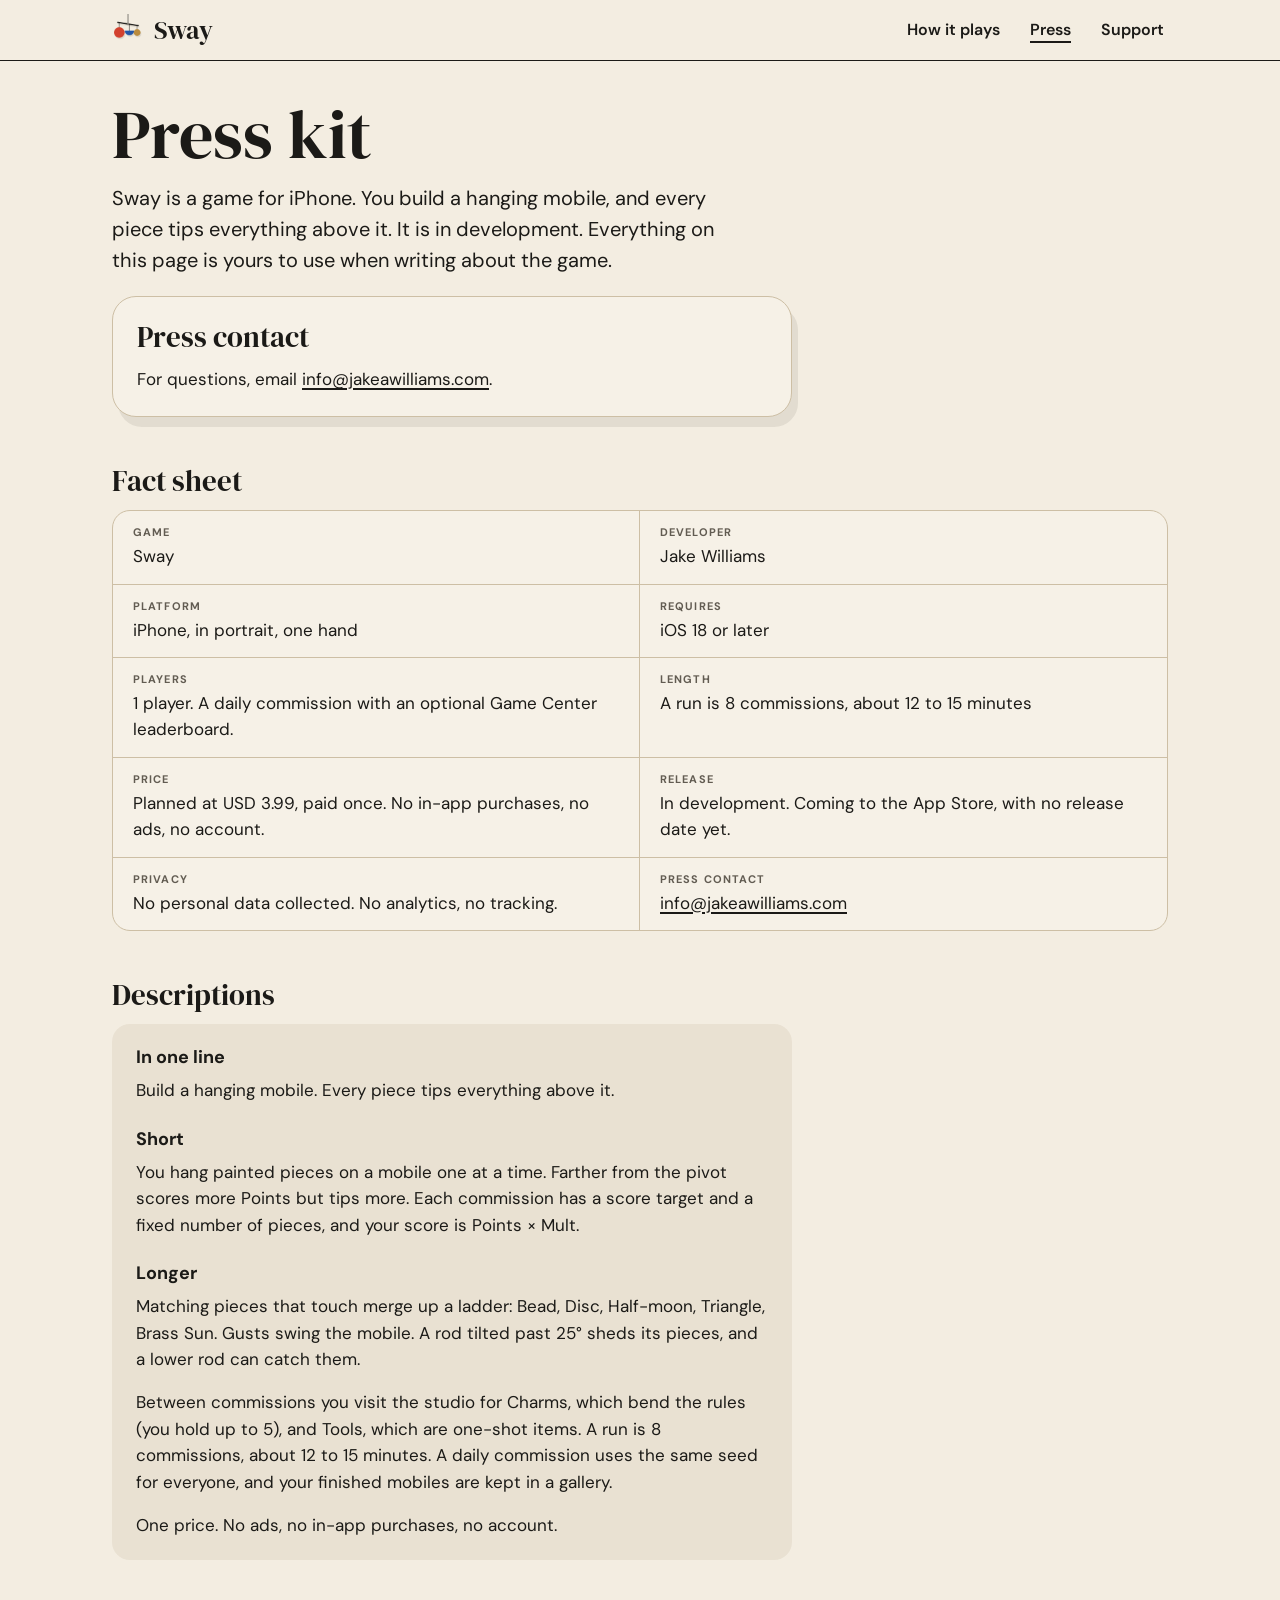
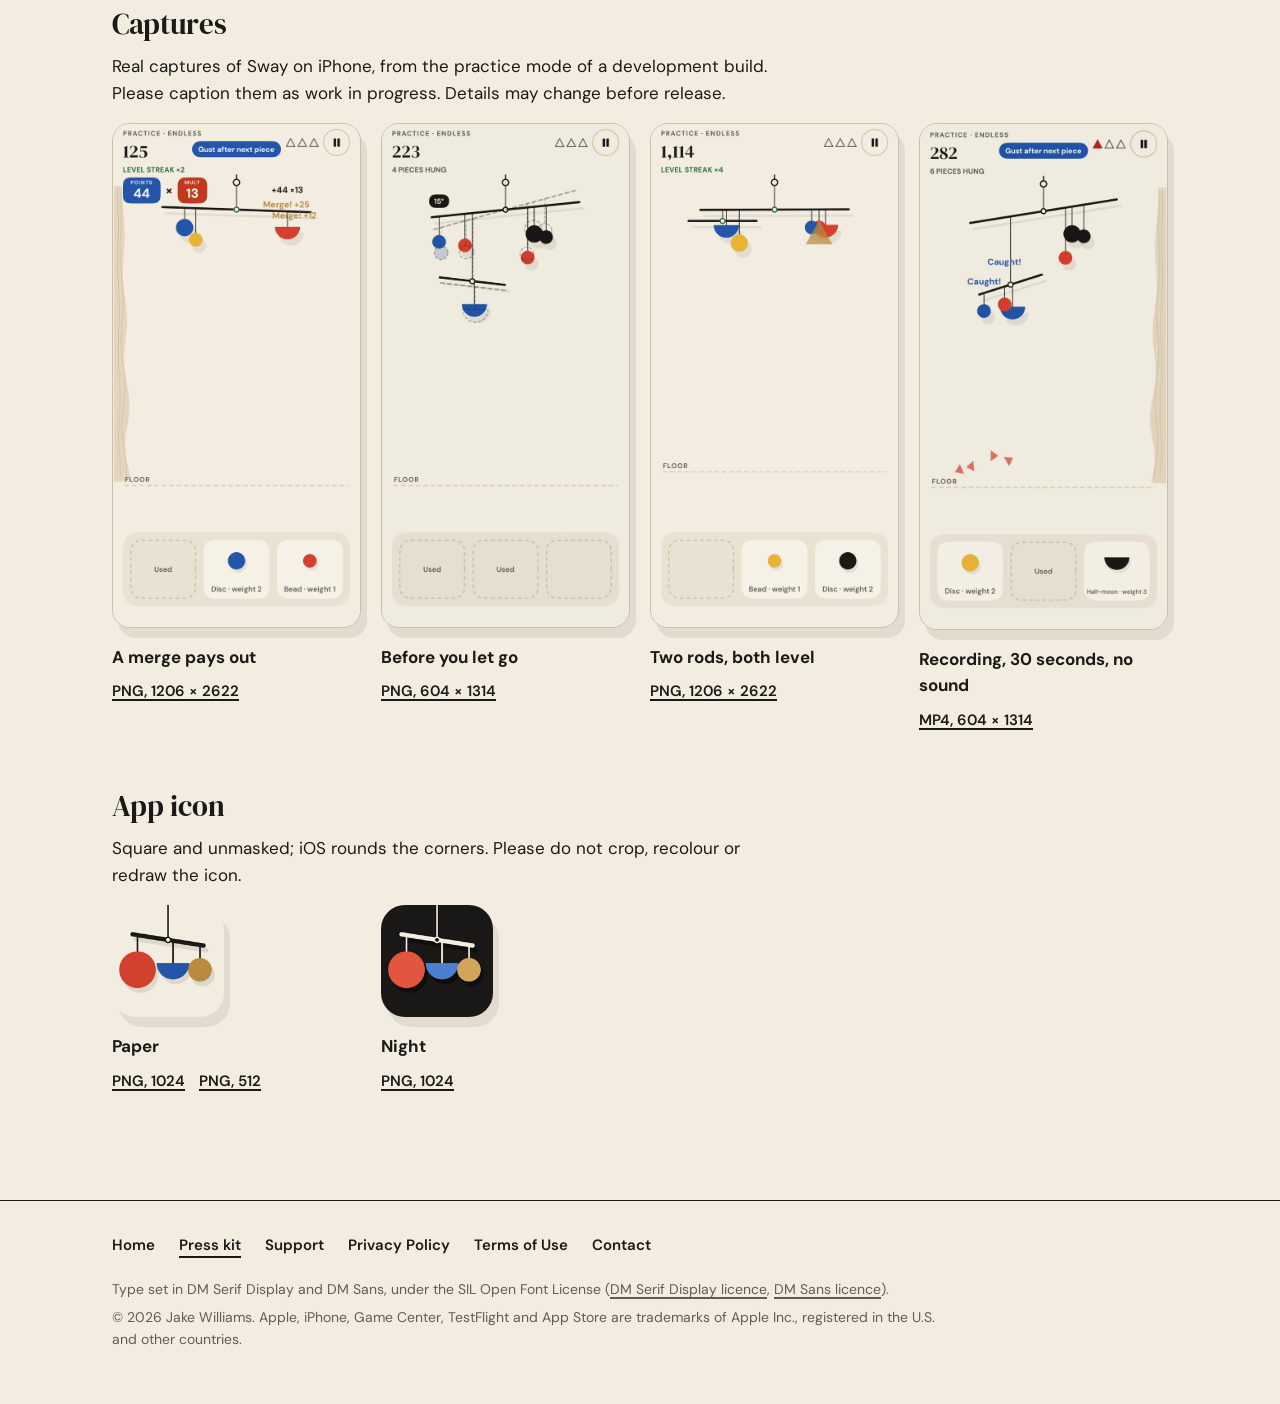
==== press.html @ 60b5a984 "Sway site: home, support, privacy, terms and press kit Plain HTML and one stylesheet in the game's p" ====
<!DOCTYPE html>
<html lang="en">
<head>
<meta charset="UTF-8">
<meta name="viewport" content="width=device-width, initial-scale=1">
<title>Sway Press Kit</title>
<meta name="description" content="Facts, descriptions, the app icon and captures of Sway, a game for iPhone about building a hanging mobile. In development.">
<meta name="color-scheme" content="light dark">
<meta name="theme-color" content="#F3EDE1" media="(prefers-color-scheme: light)">
<meta name="theme-color" content="#1A1816" media="(prefers-color-scheme: dark)">
<!-- appmeta:start --><!-- appmeta:end -->
<link rel="canonical" href="https://jakeintech.github.io/sway-site/press.html">
<link rel="icon" type="image/png" href="assets/img/favicon.png">
<link rel="apple-touch-icon" href="assets/img/apple-touch-icon.png">
<meta property="og:type" content="website">
<meta property="og:site_name" content="Sway">
<meta property="og:title" content="Sway Press Kit">
<meta property="og:description" content="Facts, descriptions, the app icon and captures of Sway, a game for iPhone about building a hanging mobile. In development.">
<meta property="og:url" content="https://jakeintech.github.io/sway-site/press.html">
<meta property="og:image" content="https://jakeintech.github.io/sway-site/assets/img/og.png">
<meta property="og:image:width" content="1200">
<meta property="og:image:height" content="630">
<meta property="og:image:alt" content="Sway. Build a hanging mobile. Every piece tips everything above it. A game for iPhone.">
<meta name="twitter:card" content="summary_large_image">
<meta name="twitter:title" content="Sway Press Kit">
<meta name="twitter:description" content="Facts, descriptions, the app icon and captures of Sway, a game for iPhone about building a hanging mobile. In development.">
<meta name="twitter:image" content="https://jakeintech.github.io/sway-site/assets/img/og.png">
<meta name="twitter:image:alt" content="Sway. Build a hanging mobile. Every piece tips everything above it. A game for iPhone.">
<link rel="preload" href="assets/fonts/DMSerifDisplay-Regular.ttf" as="font" type="font/ttf" crossorigin>
<link rel="preload" href="assets/fonts/DMSans-Regular.ttf" as="font" type="font/ttf" crossorigin>
<link rel="stylesheet" href="assets/site.css">
</head>
<body>
<a class="skip" href="#main">Skip to content</a>
<header class="site-head">
  <div class="wrap">
    <a class="brand" href="./" aria-label="Sway home">
      <picture><source srcset="assets/img/icon-192-dark.png" media="(prefers-color-scheme: dark)"><img src="assets/img/icon-192.png" alt="" width="32" height="32"></picture>
      Sway
    </a>
    <nav class="site-nav" aria-label="Site">
      <a href="./#how">How it plays</a>
      <a href="press.html" aria-current="page">Press</a>
      <a href="support.html">Support</a>
    </nav>
  </div>
</header>
<main id="main" class="doc wide">
<h1>Press kit</h1>
<p class="lede">Sway is a game for iPhone. You build a hanging mobile, and every piece tips everything above it. It is in development. Everything on this page is yours to use when writing about the game.</p>

<div class="contact-card measure">
<h2>Press contact</h2>
<p>For questions, email <a href="mailto:info@jakeawilliams.com">info@jakeawilliams.com</a>.</p>
</div>

<h2 id="facts">Fact sheet</h2>
<dl class="facts">
  <div><dt>Game</dt><dd>Sway</dd></div>
  <div><dt>Developer</dt><dd>Jake Williams</dd></div>
  <div><dt>Platform</dt><dd>iPhone, in portrait, one hand</dd></div>
  <div><dt>Requires</dt><dd>iOS 18 or later</dd></div>
  <div><dt>Players</dt><dd>1 player. A daily commission with an optional Game Center leaderboard.</dd></div>
  <div><dt>Length</dt><dd>A run is 8 commissions, about 12 to 15 minutes</dd></div>
  <div><dt>Price</dt><dd>Planned at USD 3.99, paid once. No in-app purchases, no ads, no account.</dd></div>
  <div><dt>Release</dt><dd><!-- store-release:start -->In development. Coming to the App Store, with no release date yet.<!-- store-release:end --></dd></div>
  <div><dt>Privacy</dt><dd>No personal data collected. No analytics, no tracking.</dd></div>
  <div><dt>Press contact</dt><dd><a href="mailto:info@jakeawilliams.com">info@jakeawilliams.com</a></dd></div>
</dl>

<h2 id="descriptions">Descriptions</h2>
<div class="measure">
<div class="copy">
<h3>In one line</h3>
<p>Build a hanging mobile. Every piece tips everything above it.</p>
<h3>Short</h3>
<p>You hang painted pieces on a mobile one at a time. Farther from the pivot scores more Points but tips more. Each commission has a score target and a fixed number of pieces, and your score is Points × Mult.</p>
<h3>Longer</h3>
<p>Matching pieces that touch merge up a ladder: Bead, Disc, Half-moon, Triangle, Brass Sun. Gusts swing the mobile. A rod tilted past 25° sheds its pieces, and a lower rod can catch them.</p>
<p>Between commissions you visit the studio for Charms, which bend the rules (you hold up to 5), and Tools, which are one-shot items. A run is 8 commissions, about 12 to 15 minutes. A daily commission uses the same seed for everyone, and your finished mobiles are kept in a gallery.</p>
<p>One price. No ads, no in-app purchases, no account.</p>
</div>
</div>

<h2 id="captures">Captures</h2>
<p class="measure">Real captures of Sway on iPhone, from the practice mode of a development build. Please caption them as work in progress. Details may change before release.</p>
<ul class="downloads">
  <li>
    <img src="assets/img/shots/01-merge.png" width="600" height="1221" loading="lazy" alt="Sway in play: a level rod, two merge labels, a Points plate showing 44 and a Mult plate showing 13.">
    <b>A merge pays out</b>
    <ul class="files"><li><a href="assets/press/sway-capture-merge-1206x2622.png" download>PNG, 1206 &times; 2622</a></li></ul>
  </li>
  <li>
    <img src="assets/img/shots/02-ghost.png" width="600" height="1221" loading="lazy" alt="Sway in play: dashed outlines show where the mobile will settle, with a chip reading 15°.">
    <b>Before you let go</b>
    <ul class="files"><li><a href="assets/press/sway-capture-preview-604x1314.png" download>PNG, 604 &times; 1314</a></li></ul>
  </li>
  <li>
    <img src="assets/img/shots/03-level.png" width="600" height="1221" loading="lazy" alt="Sway in play: two level rods, a score of 1,114 and a level streak of 4.">
    <b>Two rods, both level</b>
    <ul class="files"><li><a href="assets/press/sway-capture-level-1206x2622.png" download>PNG, 1206 &times; 2622</a></li></ul>
  </li>
  <li>
    <img class="crop-top" src="assets/video/sway-play-30s-poster.png" width="604" height="1314" loading="lazy" alt="A frame from the recording: two pieces labelled Caught! on a lower rod, and a chip reading Gust after next piece.">
    <b>Recording, 30 seconds, no sound</b>
    <ul class="files"><li><a href="assets/video/sway-play-30s.mp4" download>MP4, 604 &times; 1314</a></li></ul>
  </li>
</ul>

<h2 id="icon">App icon</h2>
<p class="measure">Square and unmasked; iOS rounds the corners. Please do not crop, recolour or redraw the icon.</p>
<ul class="downloads">
  <li>
    <img class="icon" src="assets/img/icon-192.png" width="112" height="112" loading="lazy" alt="The Sway app icon on paper: a tilted black rod on a string carrying a red disc, a blue half-moon and a brass disc.">
    <b>Paper</b>
    <ul class="files"><li><a href="assets/press/sway-icon-1024.png" download>PNG, 1024</a></li><li><a href="assets/press/sway-icon-512.png" download>PNG, 512</a></li></ul>
  </li>
  <li>
    <img class="icon" src="assets/img/icon-192-dark.png" width="112" height="112" loading="lazy" alt="The Sway app icon in its dark version: the same mobile with a pale rod on a near-black ground.">
    <b>Night</b>
    <ul class="files"><li><a href="assets/press/sway-icon-dark-1024.png" download>PNG, 1024</a></li></ul>
  </li>
</ul>
</main>
<footer class="site-foot">
  <div class="wrap">
    <nav aria-label="Footer">
      <a href="./">Home</a>
      <a href="press.html" aria-current="page">Press kit</a>
      <a href="support.html">Support</a>
      <a href="privacy-policy.html">Privacy Policy</a>
      <a href="terms-of-service.html">Terms of Use</a>
      <a href="mailto:info@jakeawilliams.com">Contact</a>
    </nav>
    <p>Type set in DM Serif Display and DM Sans, under the SIL Open Font License (<a href="assets/fonts/OFL-DMSerifDisplay.txt">DM Serif Display licence</a>, <a href="assets/fonts/OFL-DMSans.txt">DM Sans licence</a>).</p>
    <p>&copy; 2026 Jake Williams. Apple, iPhone, Game Center, TestFlight and App Store are trademarks of Apple Inc., registered in the U.S. and other countries.</p>
  </div>
</footer>
</body>
</html>
---- assets/site.css ----
/* Sway site. The look is the Sway Design System, the same tokens as the game's Theme.swift:
   warm paper, fine black wire, flat painted shapes. No gradients, no blur, no gloss. The only
   shadow is a flat offset copy (6px 10px 0). Radius 10 / 18 / 24 / pill.
   Type: DM Serif Display (the name and big headings) and DM Sans 400/600/700 (everything else),
   SIL Open Font License, self-hosted in fonts/. No third-party requests of any kind.
   Text is ink or muted only; the piece colours are fills. Contrast on paper: ink 14.9:1,
   muted 5.7:1 (5.1:1 on paper-2). Night gallery: ink 15.2:1, muted 8.2:1 (6.4:1 on card). */
@font-face { font-family: "DM Sans"; src: url("fonts/DMSans-Regular.ttf") format("truetype"); font-weight: 400; font-style: normal; font-display: swap; }
@font-face { font-family: "DM Sans"; src: url("fonts/DMSans-SemiBold.ttf") format("truetype"); font-weight: 600; font-style: normal; font-display: swap; }
@font-face { font-family: "DM Sans"; src: url("fonts/DMSans-Bold.ttf") format("truetype"); font-weight: 700; font-style: normal; font-display: swap; }
@font-face { font-family: "DM Serif Display"; src: url("fonts/DMSerifDisplay-Regular.ttf") format("truetype"); font-weight: 400; font-style: normal; font-display: swap; }

:root {
  /* Paper theme */
  --paper: #F3EDE1;
  --paper-2: #E9E1D2;
  --card: #F6F1E7;
  --ink: #1B1A17;
  --muted: #625C52;
  --hairline: #CDBFA5;
  --red: #D2412E;
  --blue: #2356A8;
  --yellow: #E8B436;      /* fill only, never text */
  --brass: #B98B3E;
  --level: #2E6B3A;
  --danger: #B3261E;
  --cast: rgb(27 26 23 / 0.08);   /* the flat cast shadow: ink at 8% */
  --shadow: 6px 10px 0 var(--cast);

  --serif: "DM Serif Display", Georgia, "Times New Roman", serif;
  --sans: "DM Sans", -apple-system, BlinkMacSystemFont, "Helvetica Neue", Arial, sans-serif;
  --r-sm: 10px;
  --r-md: 18px;
  --r-lg: 24px;
  --pill: 999px;
  --wire: 1.2px;
  --gutter: 16px;
  --wide: 1120px;
  --text: 680px;
  color-scheme: light dark;
}
@media (prefers-color-scheme: dark) {
  :root {
    /* Night gallery */
    --paper: #1A1816;
    --paper-2: #262320;
    --card: #302C28;
    --ink: #F3EDE1;
    --muted: #B8AFA1;
    --hairline: #4A443D;
    --red: #E2553F;
    --blue: #4C7FD1;
    --yellow: #F0C24E;
    --brass: #D2A65A;
    --level: #5FB173;
    --danger: #E5584F;
    --cast: rgb(0 0 0 / 0.43);    /* deeper at night, as on the app icon */
  }
}

* { box-sizing: border-box; }
html { -webkit-text-size-adjust: 100%; background: var(--paper); }
body {
  margin: 0;
  background: var(--paper);
  color: var(--ink);
  font-family: var(--sans);
  font-size: 17px;
  line-height: 1.55;
  -webkit-font-smoothing: antialiased;
  overflow-wrap: break-word;
}
img, svg, video { max-width: 100%; height: auto; display: block; }
a { color: var(--ink); text-decoration-thickness: 1.5px; text-underline-offset: 3px; }
a:hover { text-decoration-thickness: 2.5px; }
:focus-visible { outline: 3px solid var(--blue); outline-offset: 3px; }
h1, h2, h3 { font-family: var(--serif); font-weight: 400; line-height: 1.08; text-wrap: balance; margin: 0; }
p { margin: 0 0 1em; text-wrap: pretty; }
strong, b { font-weight: 700; }
.wrap { max-width: var(--wide); margin: 0 auto; padding: 0 var(--gutter); }
.nb { white-space: nowrap; }
.skip { position: absolute; left: -999px; top: 10px; z-index: 10; display: inline-flex; align-items: center; min-height: 44px; padding: 0 18px; background: var(--ink); color: var(--paper); border-radius: var(--pill); font-weight: 700; text-decoration: none; }
.skip:focus { left: var(--gutter); }

/* Eyebrow: 11px bold uppercase, 0.1em, muted. The game's HUD label. */
.eyebrow { font-family: var(--sans); font-size: 11px; line-height: 14px; font-weight: 700; letter-spacing: 0.1em; text-transform: uppercase; color: var(--muted); margin: 0 0 12px; }

/* Header. Its bottom edge is the wire the hero's mobile hangs from. */
.site-head { border-bottom: var(--wire) solid var(--ink); }
.site-head .wrap { display: flex; flex-wrap: wrap; align-items: center; justify-content: space-between; gap: 0 12px; padding-top: 8px; padding-bottom: 8px; }
.brand { display: inline-flex; align-items: center; gap: 10px; min-height: 44px; color: var(--ink); text-decoration: none; font-family: var(--serif); font-size: 26px; line-height: 1; }
.brand img { width: 32px; height: 32px; border-radius: 8px; }
.site-nav { display: flex; align-items: center; gap: 2px; margin-right: -8px; font-size: 15px; font-weight: 600; }
.site-nav a { display: inline-flex; align-items: center; min-height: 44px; padding: 0 8px; border-radius: var(--r-sm); text-decoration: none; }
.site-nav a:hover { background: var(--paper-2); }
.site-nav a[aria-current="page"] { text-decoration: underline; text-decoration-thickness: 2px; text-underline-offset: 6px; }

/* Buttons are pills, at least 44px tall. Primary: ink fill, paper text. Secondary: hairline outline. */
.btn { display: inline-flex; align-items: center; justify-content: center; min-height: 48px; padding: 0 24px; border-radius: var(--pill); background: var(--ink); color: var(--paper); font-weight: 700; font-size: 16px; line-height: 1.2; text-decoration: none; }
.btn:hover { box-shadow: var(--shadow); }
.btn.ghost { background: transparent; color: var(--ink); border: 1.5px solid var(--hairline); }
.btn.ghost:hover { border-color: var(--ink); box-shadow: none; }
/* Not a button: the store status while Sway is unreleased. */
.soon { display: inline-flex; align-items: center; gap: 10px; min-height: 48px; padding: 0 22px 0 18px; border-radius: var(--pill); background: var(--paper-2); color: var(--ink); font-weight: 700; font-size: 16px; line-height: 1.2; }
.soon::before { content: ""; flex: none; width: 12px; height: 12px; border-radius: 50%; background: var(--brass); }
.cta { display: flex; flex-wrap: wrap; align-items: center; gap: 12px; }
.fine { font-size: 15px; color: var(--muted); margin: 18px 0 0; max-width: 34em; }

/* Hero: the mobile hangs from the header's wire. */
.hero { padding: 0 0 56px; }
.hero-grid { display: grid; gap: 8px; }
.hero-art { order: -1; margin: 0; }
.mobile { width: 100%; max-width: 540px; margin: 0 auto; overflow: visible; filter: drop-shadow(6px 10px 0 var(--cast)); }
.mobile .rod, .mobile .string, .mobile .pivot, .hung .string { vector-effect: non-scaling-stroke; fill: none; stroke: var(--ink); }
.mobile .rod { stroke-width: 3.5px; stroke-linecap: round; }
.mobile .string, .hung .string { stroke-width: 1.2px; }
.mobile .pivot { stroke-width: 1.5px; fill: var(--paper); }
.fill-red { fill: var(--red); }
.fill-blue { fill: var(--blue); }
.fill-yellow { fill: var(--yellow); }
.fill-brass { fill: var(--brass); }
.hero h1 { font-size: clamp(104px, 30vw, 208px); line-height: 0.86; letter-spacing: -0.01em; }
.hero .tagline { font-family: var(--serif); font-size: clamp(27px, 3.3vw, 38px); line-height: 1.14; max-width: 15em; margin: 34px 0 14px; text-wrap: balance; }
.hero .lede { font-size: 18px; max-width: 30em; margin: 0 0 26px; }

/* Sections */
.section { padding: 72px 0; border-top: 1px solid var(--hairline); }
.section h2 { font-size: clamp(33px, 5.2vw, 52px); line-height: 1.06; max-width: 15em; }
.section .intro { max-width: 34em; margin: 16px 0 0; font-size: 19px; }

/* How it plays: three moves, each hung from one wire. */
.moves { list-style: none; margin: 40px 0 0; padding: 0; display: grid; gap: 28px; }
.moves li { border-top: var(--wire) solid var(--ink); }
.moves .hung { width: 48px; height: 64px; margin-left: 8px; overflow: visible; filter: drop-shadow(4px 6px 0 var(--cast)); }
.moves h3 { font-size: 28px; margin: 14px 0 8px; }
.moves p { margin: 0; max-width: 30em; }

/* The merge ladder: five pieces on a rail, at the game's relative sizes. */
.ladder { margin: 48px 0 0; padding: 26px 20px 22px; background: var(--paper-2); border-radius: var(--r-lg); }
.ladder ol { list-style: none; margin: 0; padding: 0; display: grid; grid-template-columns: repeat(5, minmax(0, 1fr)); gap: 6px; border-top: var(--wire) solid var(--ink); }
.ladder li { text-align: center; font-size: 12px; line-height: 16px; font-weight: 600; }
.ladder svg { width: 100%; max-width: 132px; margin: 0 auto 10px; overflow: visible; filter: drop-shadow(4px 6px 0 var(--cast)); }
.ladder figcaption { margin-top: 18px; font-size: 15px; color: var(--muted); max-width: 40em; }

/* A run: the catalogue. */
.catalogue { margin: 36px 0 0; border-bottom: 1px solid var(--hairline); }
.catalogue > div { padding: 16px 0; border-top: 1px solid var(--hairline); }
.catalogue dt { font-weight: 700; }
.catalogue dd { margin: 2px 0 0; max-width: 34em; }

/* In play: captures hung like work on a wall, each with its placard. */
.wall { list-style: none; margin: 40px 0 0; padding: 0; display: grid; gap: 32px; }
.wall figure { margin: 0; display: grid; grid-template-columns: minmax(0, 46%) minmax(0, 1fr); gap: 20px; align-items: start; }
.wall img, .wall video { width: 100%; border-radius: var(--r-md); border: 1.5px solid var(--hairline); box-shadow: var(--shadow); background: #EFE9DD; }
/* The recording keeps the status area at the top; crop it in the page so it lines up with the stills. */
.wall video { aspect-ratio: 600 / 1221; object-fit: cover; object-position: 50% 100%; }
.placard b { display: block; font-family: var(--serif); font-weight: 400; font-size: 23px; line-height: 1.12; margin: 0 0 6px; }
.placard span { display: block; font-size: 15px; color: var(--muted); }
.placard .eyebrow { margin: 4px 0 8px; }

/* Made for one hand, and one price */
.split { display: grid; gap: 20px; margin-top: 36px; }
.panel { background: var(--paper-2); border-radius: var(--r-lg); padding: 26px 24px; }
.panel h3 { font-size: 28px; margin-bottom: 10px; }
.panel ul { margin: 0; padding: 0; list-style: none; }
.panel li { position: relative; padding: 10px 0 10px 24px; border-top: 1px solid var(--hairline); }
.panel li::before { content: ""; position: absolute; left: 2px; top: 19px; width: 10px; height: 10px; border-radius: 50%; background: var(--blue); }
.panel.price { background: var(--card); border: 1.5px solid var(--hairline); box-shadow: var(--shadow); }
.panel.price li::before { background: var(--red); }
.panel.price ul { margin: 0 0 18px; }
.panel p:last-child { margin-bottom: 0; }

/* Closing */
.closing { padding: 80px 0 88px; border-top: 1px solid var(--hairline); text-align: center; }
.closing img { width: 88px; height: 88px; border-radius: 20px; margin: 0 auto 24px; box-shadow: var(--shadow); }
.closing h2 { font-size: clamp(34px, 6vw, 56px); margin-bottom: 12px; }
.closing p { max-width: 30em; margin: 0 auto 24px; }
.closing .cta { justify-content: center; }

/* Footer */
.site-foot { border-top: var(--wire) solid var(--ink); padding: 22px 0 48px; font-size: 14px; color: var(--muted); }
.site-foot nav { display: flex; flex-wrap: wrap; gap: 0 4px; margin: 0 0 12px -10px; font-size: 15px; font-weight: 600; }
.site-foot nav a { display: inline-flex; align-items: center; min-height: 44px; padding: 0 10px; border-radius: var(--r-sm); color: var(--ink); text-decoration: none; }
.site-foot nav a:hover { background: var(--paper-2); }
.site-foot nav a[aria-current="page"] { text-decoration: underline; text-decoration-thickness: 2px; text-underline-offset: 6px; }
.site-foot p { margin: 0 0 6px; max-width: 60em; }
.site-foot p a { color: var(--muted); }

/* FAQ */
.faq { max-width: var(--text); margin-top: 14px; }
.faq details { border-top: 1px solid var(--hairline); }
.faq details:last-child { border-bottom: 1px solid var(--hairline); }
.faq summary { cursor: pointer; list-style: none; position: relative; min-height: 44px; padding: 12px 44px 12px 0; font-weight: 700; font-size: 18px; }
.faq summary::-webkit-details-marker { display: none; }
.faq summary::after { content: "+"; position: absolute; right: 6px; top: 4px; font-family: var(--serif); font-size: 30px; line-height: 1.2; }
.faq details[open] summary::after { content: "\2013"; }
.faq details p { margin: 0 0 18px; max-width: 36em; }

/* Text pages: privacy, terms, support, press */
.doc { max-width: var(--text); margin: 0 auto; padding: 40px var(--gutter) 80px; }
.doc.wide { max-width: var(--wide); }
.doc h1 { font-size: clamp(44px, 8vw, 68px); line-height: 1; margin-bottom: 14px; }
.doc .updated { font-size: 11px; line-height: 14px; font-weight: 700; letter-spacing: 0.1em; text-transform: uppercase; color: var(--muted); margin-bottom: 30px; }
.doc h2 { font-size: 29px; line-height: 1.14; margin: 48px 0 12px; }
.doc h3 { font-family: var(--sans); font-weight: 700; font-size: 18px; line-height: 1.3; margin: 24px 0 8px; }
.doc ul, .doc ol { padding-left: 20px; margin: 0 0 1em; }
.doc li { margin-bottom: 6px; }
.doc .lede { font-size: 20px; max-width: 32em; }
.measure { max-width: var(--text); }
.summary { background: var(--paper-2); border-radius: var(--r-md); padding: 22px 24px; margin: 0 0 12px; }
.summary p:last-child, .summary ul:last-child { margin-bottom: 0; }
.table-wrap { overflow-x: auto; margin: 0 0 1em; border: 1px solid var(--hairline); border-radius: var(--r-md); }
table { border-collapse: collapse; width: 100%; min-width: 520px; font-size: 15px; }
th, td { text-align: left; vertical-align: top; padding: 12px 14px; border-bottom: 1px solid var(--hairline); }
tr:last-child td { border-bottom: 0; }
th { font-size: 11px; line-height: 14px; font-weight: 700; letter-spacing: 0.1em; text-transform: uppercase; color: var(--muted); background: var(--paper-2); }
td:first-child { font-weight: 600; }
@media (max-width: 559px) {
  /* stack the table on phones so no column hides behind a sideways scroll */
  .table-wrap { overflow: visible; }
  table { min-width: 0; }
  thead { position: absolute; width: 1px; height: 1px; overflow: hidden; clip-path: inset(50%); }
  table, tbody, tr, td { display: block; }
  tr { border-bottom: 1px solid var(--hairline); padding: 6px 0; }
  tr:last-child { border-bottom: 0; }
  td { border-bottom: 0; padding: 6px 16px; }
  td[data-label]::before { content: attr(data-label); display: block; font-size: 11px; line-height: 14px; font-weight: 700; letter-spacing: 0.1em; text-transform: uppercase; color: var(--muted); margin-bottom: 2px; }
  td:first-child { font-weight: 700; }
  td:first-child::before { display: none; }
}
.contact-card { background: var(--card); border: 1.5px solid var(--hairline); border-radius: var(--r-lg); box-shadow: var(--shadow); padding: 24px; margin: 0 0 28px; }
.contact-card h2 { margin-top: 0; }
.contact-card .cta { margin-top: 18px; }
.contact-card p:last-child { margin-bottom: 0; }

/* Press kit */
.facts { display: grid; grid-template-columns: 1fr; margin: 0; border: 1px solid var(--hairline); border-radius: var(--r-md); overflow: hidden; background: var(--card); }
.facts > div { padding: 14px 20px; border-top: 1px solid var(--hairline); }
.facts > div:first-child { border-top: 0; }
.facts dt { font-size: 11px; line-height: 14px; font-weight: 700; letter-spacing: 0.1em; text-transform: uppercase; color: var(--muted); }
.facts dd { margin: 4px 0 0; }
.copy { background: var(--paper-2); border-radius: var(--r-md); padding: 22px 24px; }
.copy h3:first-child { margin-top: 0; }
.copy p:last-child { margin-bottom: 0; }
.downloads { list-style: none; margin: 20px 0 0; padding: 0; display: grid; grid-template-columns: repeat(2, minmax(0, 1fr)); gap: 24px 20px; }
.doc .downloads, .doc .files { padding-left: 0; }
.doc .downloads li { margin-bottom: 0; }
.downloads img { width: 100%; border-radius: var(--r-md); border: 1.5px solid var(--hairline); box-shadow: var(--shadow); background: #EFE9DD; }
.downloads .crop-top { aspect-ratio: 600 / 1221; object-fit: cover; object-position: 50% 100%; }
.downloads .icon { width: 112px; height: 112px; border-radius: var(--r-lg); border: 0; }
.downloads b { display: block; margin-top: 16px; }
.downloads .files { list-style: none; margin: 0; display: flex; flex-wrap: wrap; gap: 0 14px; font-size: 15px; }
.downloads .files a { display: inline-flex; align-items: center; min-height: 44px; font-weight: 600; }

@media (min-width: 640px) {
  .catalogue > div { display: grid; grid-template-columns: 11em minmax(0, 1fr); gap: 24px; }
  .catalogue dd { margin: 0; }
  .ladder { padding: 32px 32px 26px; }
  .ladder li { font-size: 13px; line-height: 18px; font-weight: 700; }
  .downloads { grid-template-columns: repeat(3, minmax(0, 1fr)); }
}
@media (min-width: 720px) {
  :root { --gutter: 32px; }
  .site-nav { gap: 6px; font-size: 16px; }
  .site-nav a { padding: 0 12px; }
  .section { padding: 104px 0; }
  .moves { grid-template-columns: repeat(3, minmax(0, 1fr)); gap: 32px; }
  .split { grid-template-columns: 1fr 1fr; }
  .panel { padding: 32px; }
  .facts { grid-template-columns: 1fr 1fr; }
  .facts > div:nth-child(2) { border-top: 0; }
  .facts > div:nth-child(odd) { border-right: 1px solid var(--hairline); }
  .wall { grid-template-columns: repeat(2, minmax(0, 1fr)); gap: 40px 32px; }
}
@media (min-width: 960px) {
  .hero { padding-bottom: 88px; }
  .hero-grid { grid-template-columns: minmax(0, 1fr) minmax(0, 1.05fr); gap: 40px; align-items: end; }
  .hero-art { order: 0; align-self: start; }
  .hero-text { padding-top: 96px; }
  .hero h1 { font-size: clamp(150px, 17vw, 208px); }
  .wall { grid-template-columns: repeat(4, minmax(0, 1fr)); gap: 28px; }
  .wall figure { display: block; }
  .wall .placard { margin-top: 22px; }
  .downloads { grid-template-columns: repeat(4, minmax(0, 1fr)); }
}

/* The mobile sways. Each rod turns about its pivot; strings stay plumb because every
   hanging group turns back by the same amount. Still for anyone who asks for less motion. */
@keyframes sway-a { from { transform: rotate(-2.2deg); } to { transform: rotate(2.2deg); } }
@keyframes sway-a-back { from { transform: rotate(2.2deg); } to { transform: rotate(-2.2deg); } }
@keyframes sway-b { from { transform: rotate(3.4deg); } to { transform: rotate(-2.6deg); } }
@keyframes sway-b-back { from { transform: rotate(-3.4deg); } to { transform: rotate(2.6deg); } }
@keyframes sway-c { from { transform: rotate(-2.4deg); } to { transform: rotate(3deg); } }
@keyframes sway-c-back { from { transform: rotate(2.4deg); } to { transform: rotate(-3deg); } }
.mobile .turn { transform-origin: 0 0; }
@media (prefers-reduced-motion: no-preference) {
  html { scroll-behavior: smooth; }
  .mobile .a { animation: sway-a 7.6s ease-in-out infinite alternate; }
  .mobile .a-back { animation: sway-a-back 7.6s ease-in-out infinite alternate; }
  .mobile .b { animation: sway-b 5.8s ease-in-out infinite alternate; }
  .mobile .b-back { animation: sway-b-back 5.8s ease-in-out infinite alternate; }
  .mobile .c { animation: sway-c 6.6s ease-in-out infinite alternate; }
  .mobile .c-back { animation: sway-c-back 6.6s ease-in-out infinite alternate; }
}
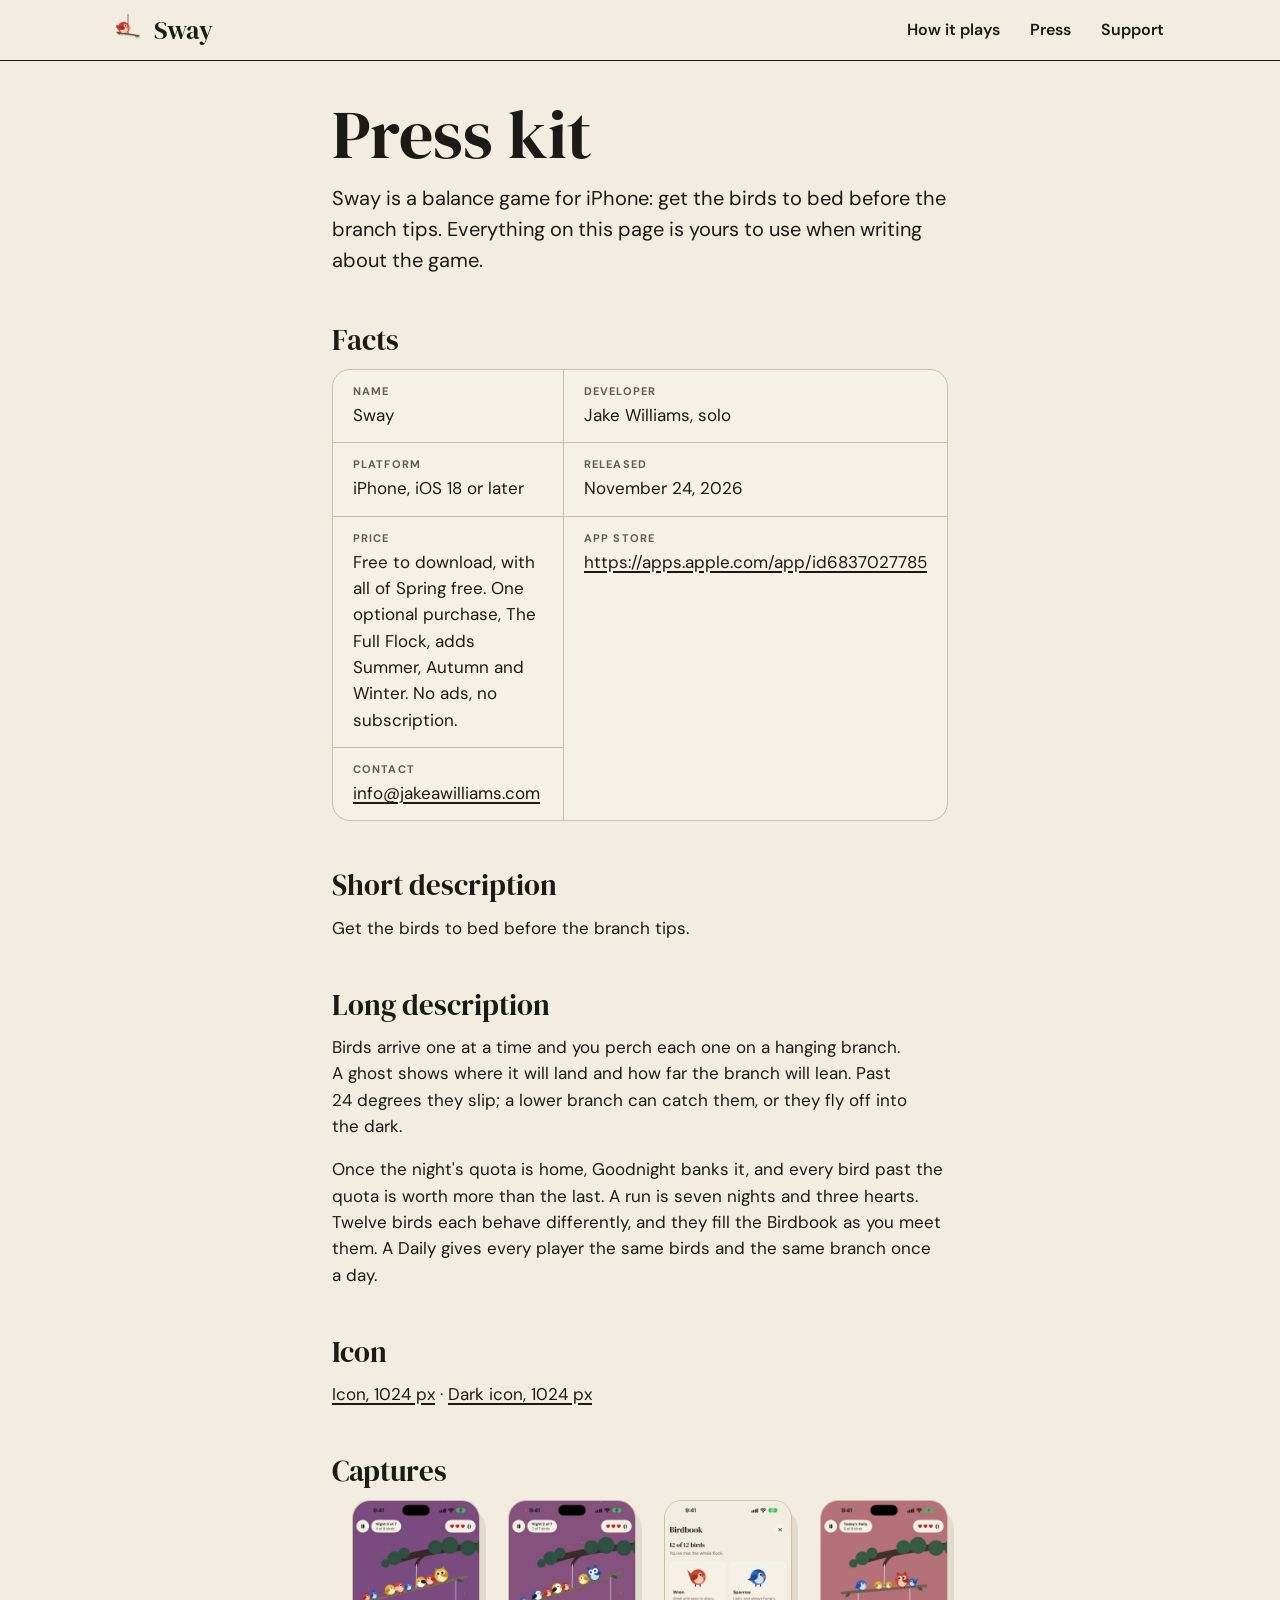
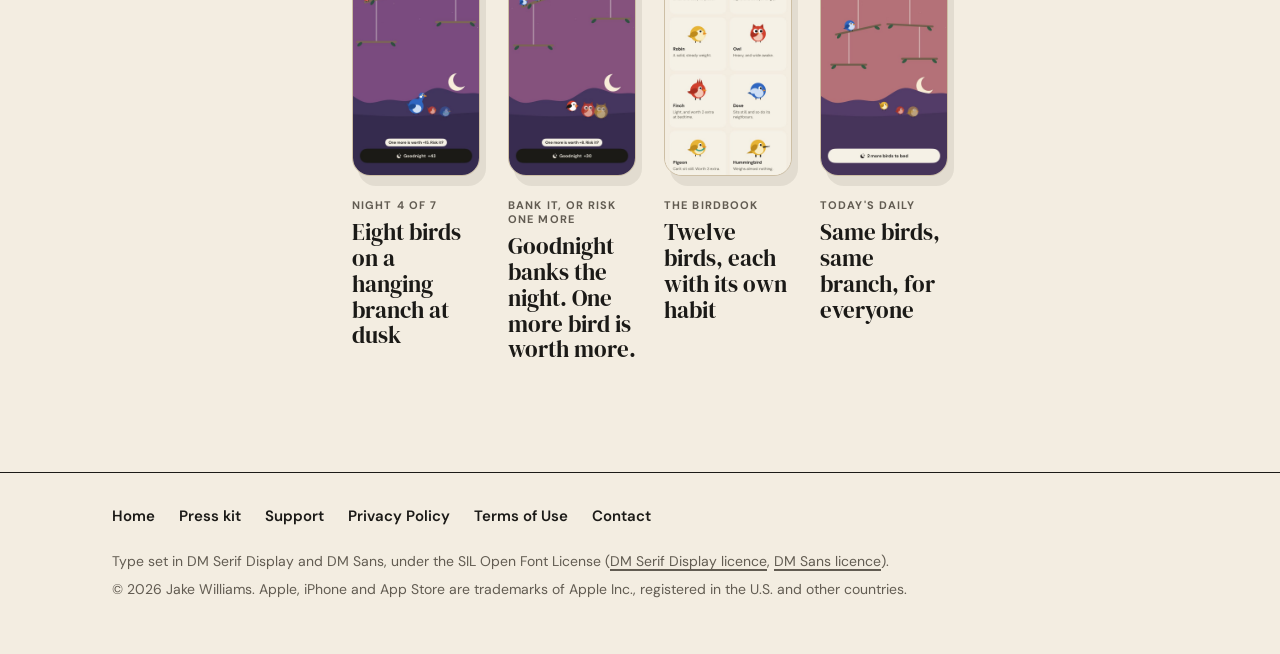
==== commit 16aa84e4: "Rewrite the site for the bird game that shipped: live App Store link, free Spring and The Full Flock" ====
--- a/press.html
+++ b/press.html
@@ -3,29 +3,26 @@
 <head>
 <meta charset="UTF-8">
 <meta name="viewport" content="width=device-width, initial-scale=1">
-<title>Sway Press Kit</title>
-<meta name="description" content="Facts, descriptions, the app icon and captures of Sway, a game for iPhone about building a hanging mobile. In development.">
+<title>Sway press kit</title>
+<meta name="description" content="Facts, descriptions, the app icon and captures of Sway, a balance game for iPhone.">
 <meta name="color-scheme" content="light dark">
 <meta name="theme-color" content="#F3EDE1" media="(prefers-color-scheme: light)">
 <meta name="theme-color" content="#1A1816" media="(prefers-color-scheme: dark)">
-<!-- appmeta:start --><!-- appmeta:end -->
+<meta name="apple-itunes-app" content="app-id=6837027785">
 <link rel="canonical" href="https://jakeintech.github.io/sway-site/press.html">
 <link rel="icon" type="image/png" href="assets/img/favicon.png">
 <link rel="apple-touch-icon" href="assets/img/apple-touch-icon.png">
 <meta property="og:type" content="website">
 <meta property="og:site_name" content="Sway">
-<meta property="og:title" content="Sway Press Kit">
-<meta property="og:description" content="Facts, descriptions, the app icon and captures of Sway, a game for iPhone about building a hanging mobile. In development.">
+<meta property="og:title" content="Sway press kit">
+<meta property="og:description" content="Facts, descriptions, the app icon and captures of Sway, a balance game for iPhone.">
 <meta property="og:url" content="https://jakeintech.github.io/sway-site/press.html">
 <meta property="og:image" content="https://jakeintech.github.io/sway-site/assets/img/og.png">
 <meta property="og:image:width" content="1200">
 <meta property="og:image:height" content="630">
-<meta property="og:image:alt" content="Sway. Build a hanging mobile. Every piece tips everything above it. A game for iPhone.">
+<meta property="og:image:alt" content="Sway. Get the birds to bed before the branch tips. A balance game for iPhone.">
 <meta name="twitter:card" content="summary_large_image">
-<meta name="twitter:title" content="Sway Press Kit">
-<meta name="twitter:description" content="Facts, descriptions, the app icon and captures of Sway, a game for iPhone about building a hanging mobile. In development.">
 <meta name="twitter:image" content="https://jakeintech.github.io/sway-site/assets/img/og.png">
-<meta name="twitter:image:alt" content="Sway. Build a hanging mobile. Every piece tips everything above it. A game for iPhone.">
 <link rel="preload" href="assets/fonts/DMSerifDisplay-Regular.ttf" as="font" type="font/ttf" crossorigin>
 <link rel="preload" href="assets/fonts/DMSans-Regular.ttf" as="font" type="font/ttf" crossorigin>
 <link rel="stylesheet" href="assets/site.css">
@@ -40,100 +37,63 @@
     </a>
     <nav class="site-nav" aria-label="Site">
       <a href="./#how">How it plays</a>
-      <a href="press.html" aria-current="page">Press</a>
+      <a href="press.html">Press</a>
       <a href="support.html">Support</a>
     </nav>
   </div>
 </header>
-<main id="main" class="doc wide">
+<main id="main" class="doc">
 <h1>Press kit</h1>
-<p class="lede">Sway is a game for iPhone. You build a hanging mobile, and every piece tips everything above it. It is in development. Everything on this page is yours to use when writing about the game.</p>
-
-<div class="contact-card measure">
-<h2>Press contact</h2>
-<p>For questions, email <a href="mailto:info@jakeawilliams.com">info@jakeawilliams.com</a>.</p>
-</div>
-
-<h2 id="facts">Fact sheet</h2>
+<p class="lede">Sway is a balance game for iPhone: get the birds to bed before the branch tips. Everything on this page is yours to use when writing about the game.</p>
+<h2>Facts</h2>
 <dl class="facts">
-  <div><dt>Game</dt><dd>Sway</dd></div>
-  <div><dt>Developer</dt><dd>Jake Williams</dd></div>
-  <div><dt>Platform</dt><dd>iPhone, in portrait, one hand</dd></div>
-  <div><dt>Requires</dt><dd>iOS 18 or later</dd></div>
-  <div><dt>Players</dt><dd>1 player. A daily commission with an optional Game Center leaderboard.</dd></div>
-  <div><dt>Length</dt><dd>A run is 8 commissions, about 12 to 15 minutes</dd></div>
-  <div><dt>Price</dt><dd>Planned at USD 3.99, paid once. No in-app purchases, no ads, no account.</dd></div>
-  <div><dt>Release</dt><dd><!-- store-release:start -->In development. Coming to the App Store, with no release date yet.<!-- store-release:end --></dd></div>
-  <div><dt>Privacy</dt><dd>No personal data collected. No analytics, no tracking.</dd></div>
-  <div><dt>Press contact</dt><dd><a href="mailto:info@jakeawilliams.com">info@jakeawilliams.com</a></dd></div>
+  <div><dt>Name</dt><dd>Sway</dd></div>
+  <div><dt>Developer</dt><dd>Jake Williams, solo</dd></div>
+  <div><dt>Platform</dt><dd>iPhone, iOS 18 or later</dd></div>
+  <div><dt>Released</dt><dd>November 24, 2026</dd></div>
+  <div><dt>Price</dt><dd>Free to download, with all of Spring free. One optional purchase, The Full Flock, adds Summer, Autumn and Winter. No ads, no subscription.</dd></div>
+  <div><dt>App Store</dt><dd><a href="https://apps.apple.com/app/id6837027785">https://apps.apple.com/app/id6837027785</a></dd></div>
+  <div><dt>Contact</dt><dd><a href="mailto:info@jakeawilliams.com">info@jakeawilliams.com</a></dd></div>
 </dl>
-
-<h2 id="descriptions">Descriptions</h2>
-<div class="measure">
-<div class="copy">
-<h3>In one line</h3>
-<p>Build a hanging mobile. Every piece tips everything above it.</p>
-<h3>Short</h3>
-<p>You hang painted pieces on a mobile one at a time. Farther from the pivot scores more Points but tips more. Each commission has a score target and a fixed number of pieces, and your score is Points × Mult.</p>
-<h3>Longer</h3>
-<p>Matching pieces that touch merge up a ladder: Bead, Disc, Half-moon, Triangle, Brass Sun. Gusts swing the mobile. A rod tilted past 25° sheds its pieces, and a lower rod can catch them.</p>
-<p>Between commissions you visit the studio for Charms, which bend the rules (you hold up to 5), and Tools, which are one-shot items. A run is 8 commissions, about 12 to 15 minutes. A daily commission uses the same seed for everyone, and your finished mobiles are kept in a gallery.</p>
-<p>One price. No ads, no in-app purchases, no account.</p>
-</div>
-</div>
-
-<h2 id="captures">Captures</h2>
-<p class="measure">Real captures of Sway on iPhone, from the practice mode of a development build. Please caption them as work in progress. Details may change before release.</p>
-<ul class="downloads">
-  <li>
-    <img src="assets/img/shots/01-merge.png" width="600" height="1221" loading="lazy" alt="Sway in play: a level rod, two merge labels, a Points plate showing 44 and a Mult plate showing 13.">
-    <b>A merge pays out</b>
-    <ul class="files"><li><a href="assets/press/sway-capture-merge-1206x2622.png" download>PNG, 1206 &times; 2622</a></li></ul>
-  </li>
-  <li>
-    <img src="assets/img/shots/02-ghost.png" width="600" height="1221" loading="lazy" alt="Sway in play: dashed outlines show where the mobile will settle, with a chip reading 15°.">
-    <b>Before you let go</b>
-    <ul class="files"><li><a href="assets/press/sway-capture-preview-604x1314.png" download>PNG, 604 &times; 1314</a></li></ul>
-  </li>
-  <li>
-    <img src="assets/img/shots/03-level.png" width="600" height="1221" loading="lazy" alt="Sway in play: two level rods, a score of 1,114 and a level streak of 4.">
-    <b>Two rods, both level</b>
-    <ul class="files"><li><a href="assets/press/sway-capture-level-1206x2622.png" download>PNG, 1206 &times; 2622</a></li></ul>
-  </li>
-  <li>
-    <img class="crop-top" src="assets/video/sway-play-30s-poster.png" width="604" height="1314" loading="lazy" alt="A frame from the recording: two pieces labelled Caught! on a lower rod, and a chip reading Gust after next piece.">
-    <b>Recording, 30 seconds, no sound</b>
-    <ul class="files"><li><a href="assets/video/sway-play-30s.mp4" download>MP4, 604 &times; 1314</a></li></ul>
-  </li>
-</ul>
-
-<h2 id="icon">App icon</h2>
-<p class="measure">Square and unmasked; iOS rounds the corners. Please do not crop, recolour or redraw the icon.</p>
-<ul class="downloads">
-  <li>
-    <img class="icon" src="assets/img/icon-192.png" width="112" height="112" loading="lazy" alt="The Sway app icon on paper: a tilted black rod on a string carrying a red disc, a blue half-moon and a brass disc.">
-    <b>Paper</b>
-    <ul class="files"><li><a href="assets/press/sway-icon-1024.png" download>PNG, 1024</a></li><li><a href="assets/press/sway-icon-512.png" download>PNG, 512</a></li></ul>
-  </li>
-  <li>
-    <img class="icon" src="assets/img/icon-192-dark.png" width="112" height="112" loading="lazy" alt="The Sway app icon in its dark version: the same mobile with a pale rod on a near-black ground.">
-    <b>Night</b>
-    <ul class="files"><li><a href="assets/press/sway-icon-dark-1024.png" download>PNG, 1024</a></li></ul>
-  </li>
+<h2>Short description</h2>
+<p>Get the birds to bed before the branch tips.</p>
+<h2>Long description</h2>
+<p>Birds arrive one at a time and you perch each one on a hanging branch. A ghost shows where it will land and how far the branch will lean. Past 24 degrees they slip; a lower branch can catch them, or they fly off into the dark.</p>
+<p>Once the night's quota is home, Goodnight banks it, and every bird past the quota is worth more than the last. A run is seven nights and three hearts. Twelve birds each behave differently, and they fill the Birdbook as you meet them. A Daily gives every player the same birds and the same branch once a day.</p>
+<h2>Icon</h2>
+<p><a href="assets/press/sway-icon-1024.png">Icon, 1024 px</a> · <a href="assets/press/sway-icon-dark-1024.png">Dark icon, 1024 px</a></p>
+<h2>Captures</h2>
+<ul class="wall">
+      <li><figure>
+        <img src="assets/img/shots/01-hero.jpg" width="600" height="1304" loading="lazy" alt="Sway in play on night 4 of 7: eight round birds sit on a tilted hanging branch at dusk, an owl at the high end, three more birds wait below, and a pill reads One more is worth +15. Risk it? above a Goodnight button.">
+        <figcaption class="placard"><p class="eyebrow">Night 4 of 7</p><b>Eight birds on a hanging branch at dusk</b></figcaption>
+      </figure></li>
+      <li><figure>
+        <img src="assets/img/shots/02-risk.jpg" width="600" height="1304" loading="lazy" alt="Sway in play on night 3: seven birds on a branch, two owls waiting below, and the hint One more is worth +8. Risk it?">
+        <figcaption class="placard"><p class="eyebrow">Bank it, or risk one more</p><b>Goodnight banks the night. One more bird is worth more.</b></figcaption>
+      </figure></li>
+      <li><figure>
+        <img src="assets/img/shots/04-birdbook.jpg" width="600" height="1304" loading="lazy" alt="The Birdbook screen listing the birds met so far, each with a short note about how it behaves.">
+        <figcaption class="placard"><p class="eyebrow">The Birdbook</p><b>Twelve birds, each with its own habit</b></figcaption>
+      </figure></li>
+      <li><figure>
+        <img src="assets/img/shots/06-daily.jpg" width="600" height="1304" loading="lazy" alt="The Daily: the same birds and the same branch for every player, once a day.">
+        <figcaption class="placard"><p class="eyebrow">Today's Daily</p><b>Same birds, same branch, for everyone</b></figcaption>
+      </figure></li>
 </ul>
 </main>
 <footer class="site-foot">
   <div class="wrap">
     <nav aria-label="Footer">
       <a href="./">Home</a>
-      <a href="press.html" aria-current="page">Press kit</a>
+      <a href="press.html">Press kit</a>
       <a href="support.html">Support</a>
       <a href="privacy-policy.html">Privacy Policy</a>
       <a href="terms-of-service.html">Terms of Use</a>
       <a href="mailto:info@jakeawilliams.com">Contact</a>
     </nav>
     <p>Type set in DM Serif Display and DM Sans, under the SIL Open Font License (<a href="assets/fonts/OFL-DMSerifDisplay.txt">DM Serif Display licence</a>, <a href="assets/fonts/OFL-DMSans.txt">DM Sans licence</a>).</p>
-    <p>&copy; 2026 Jake Williams. Apple, iPhone, Game Center, TestFlight and App Store are trademarks of Apple Inc., registered in the U.S. and other countries.</p>
+    <p>&copy; 2026 Jake Williams. Apple, iPhone and App Store are trademarks of Apple Inc., registered in the U.S. and other countries.</p>
   </div>
 </footer>
 </body>
